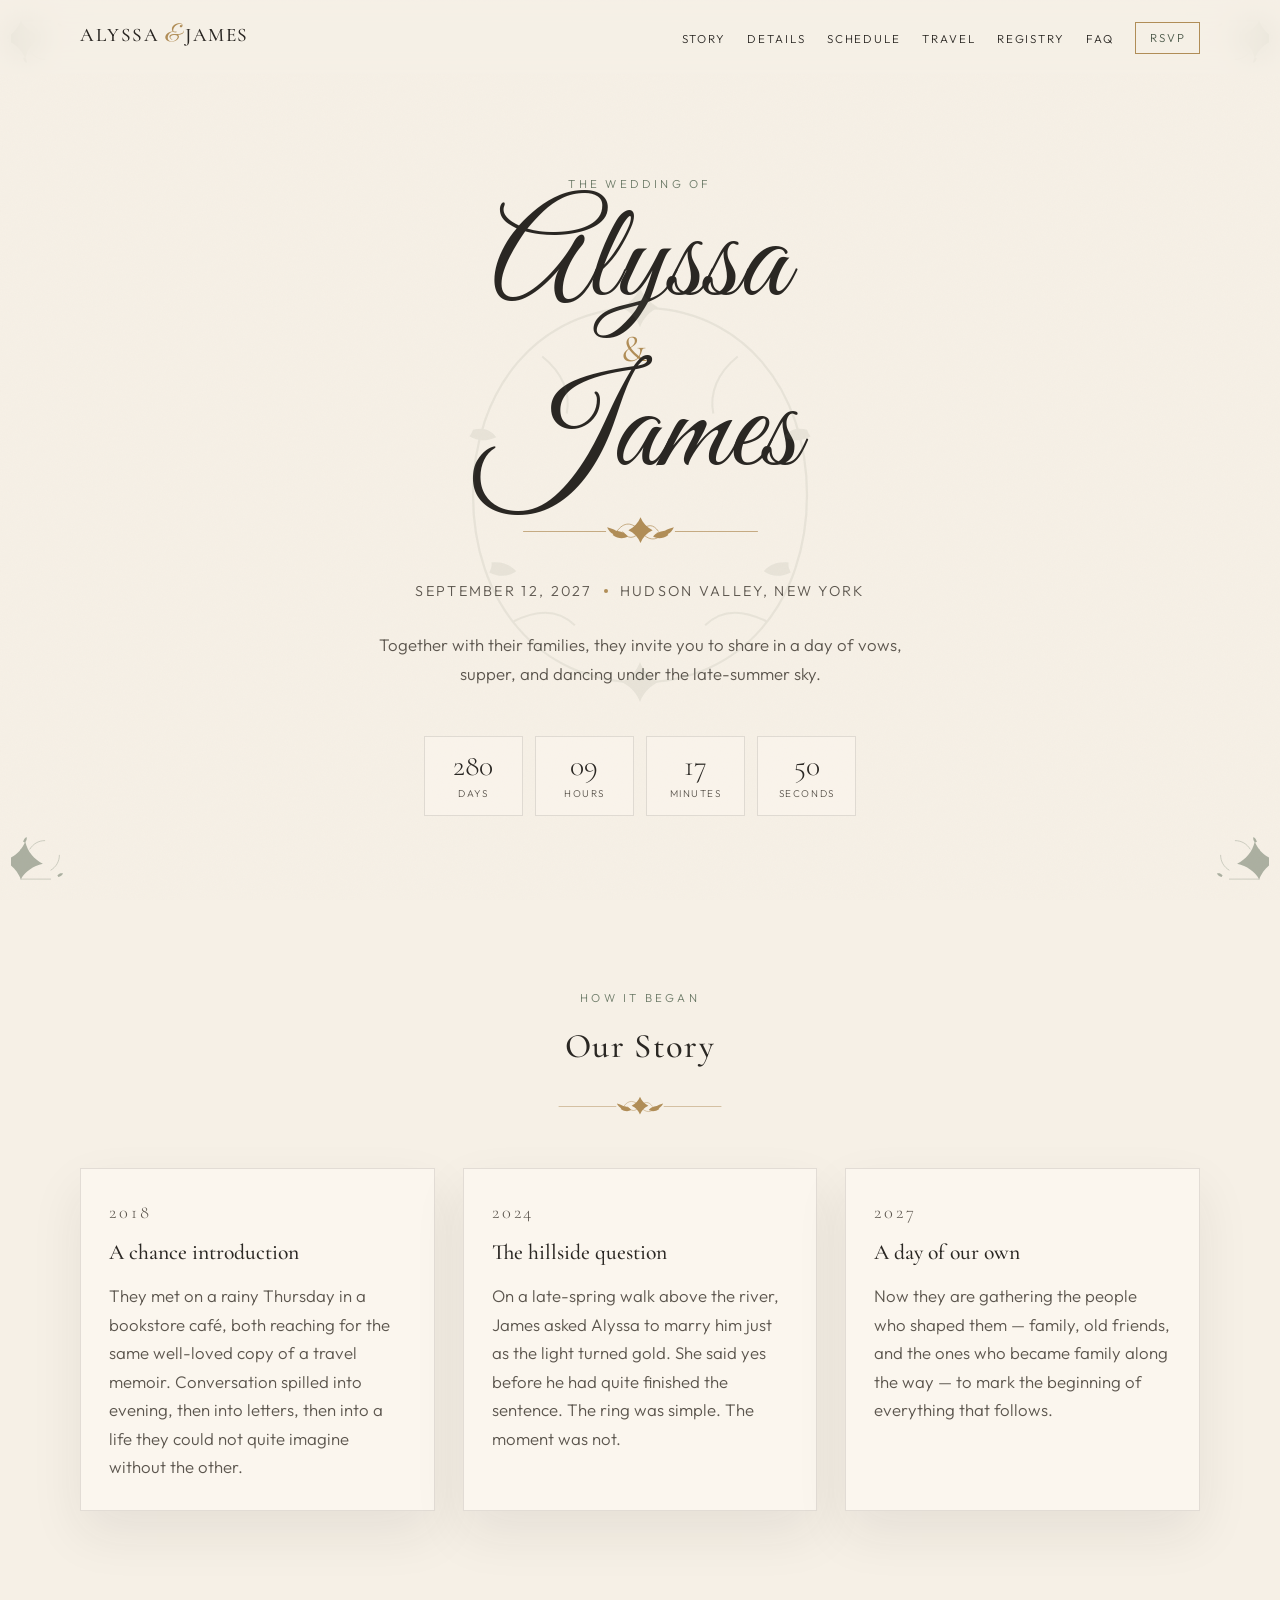
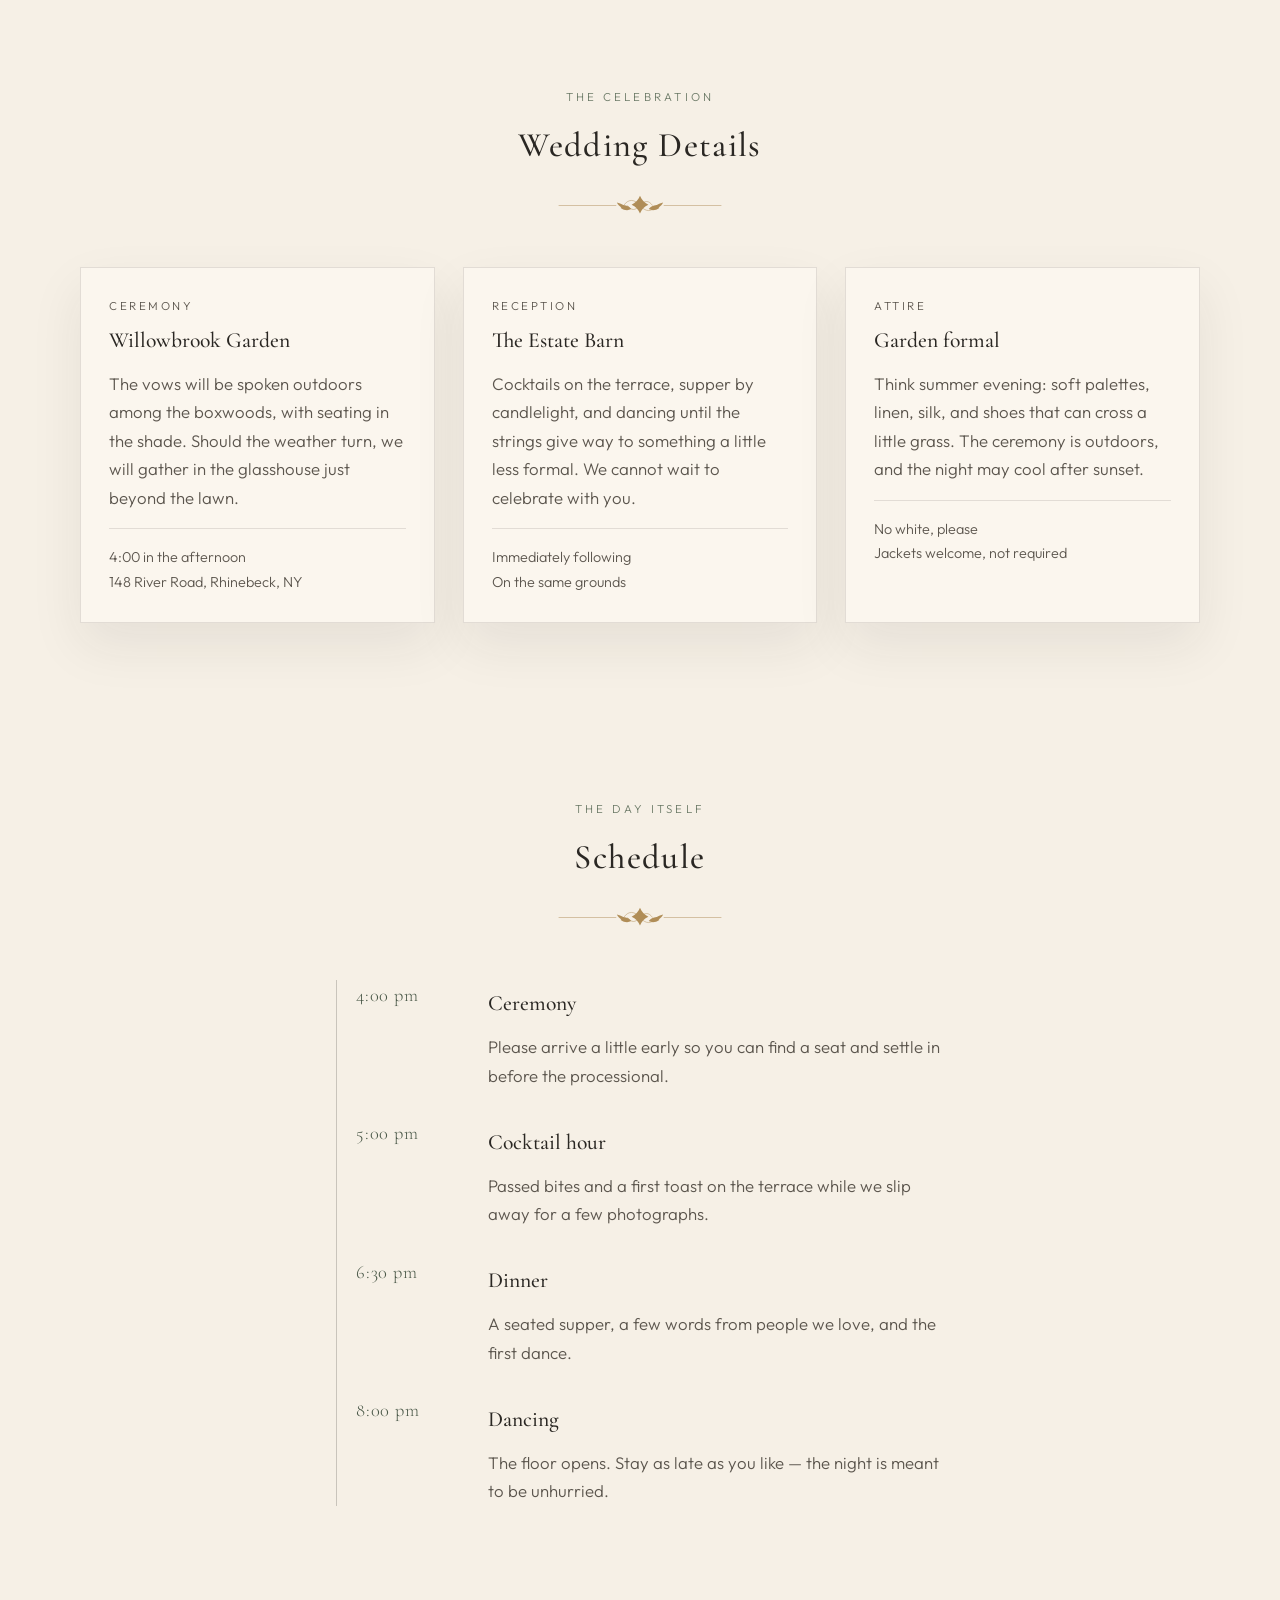
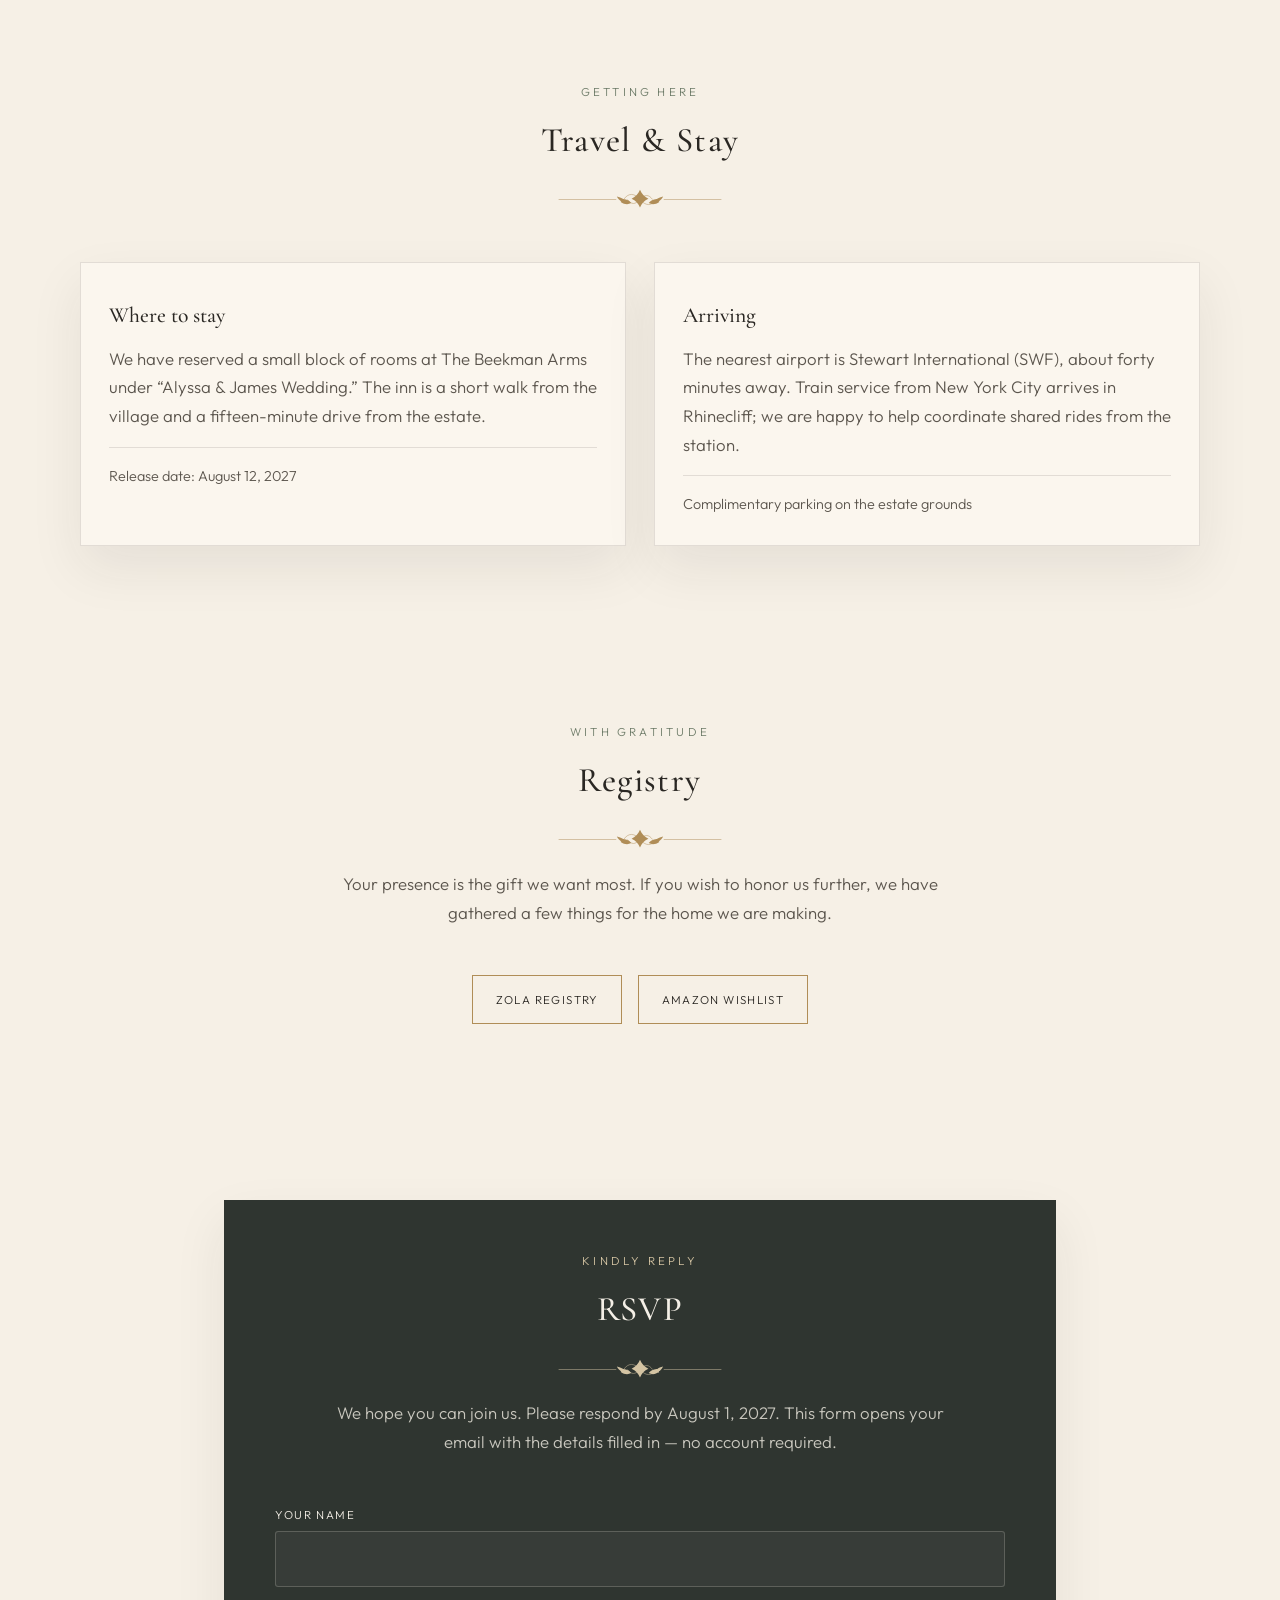
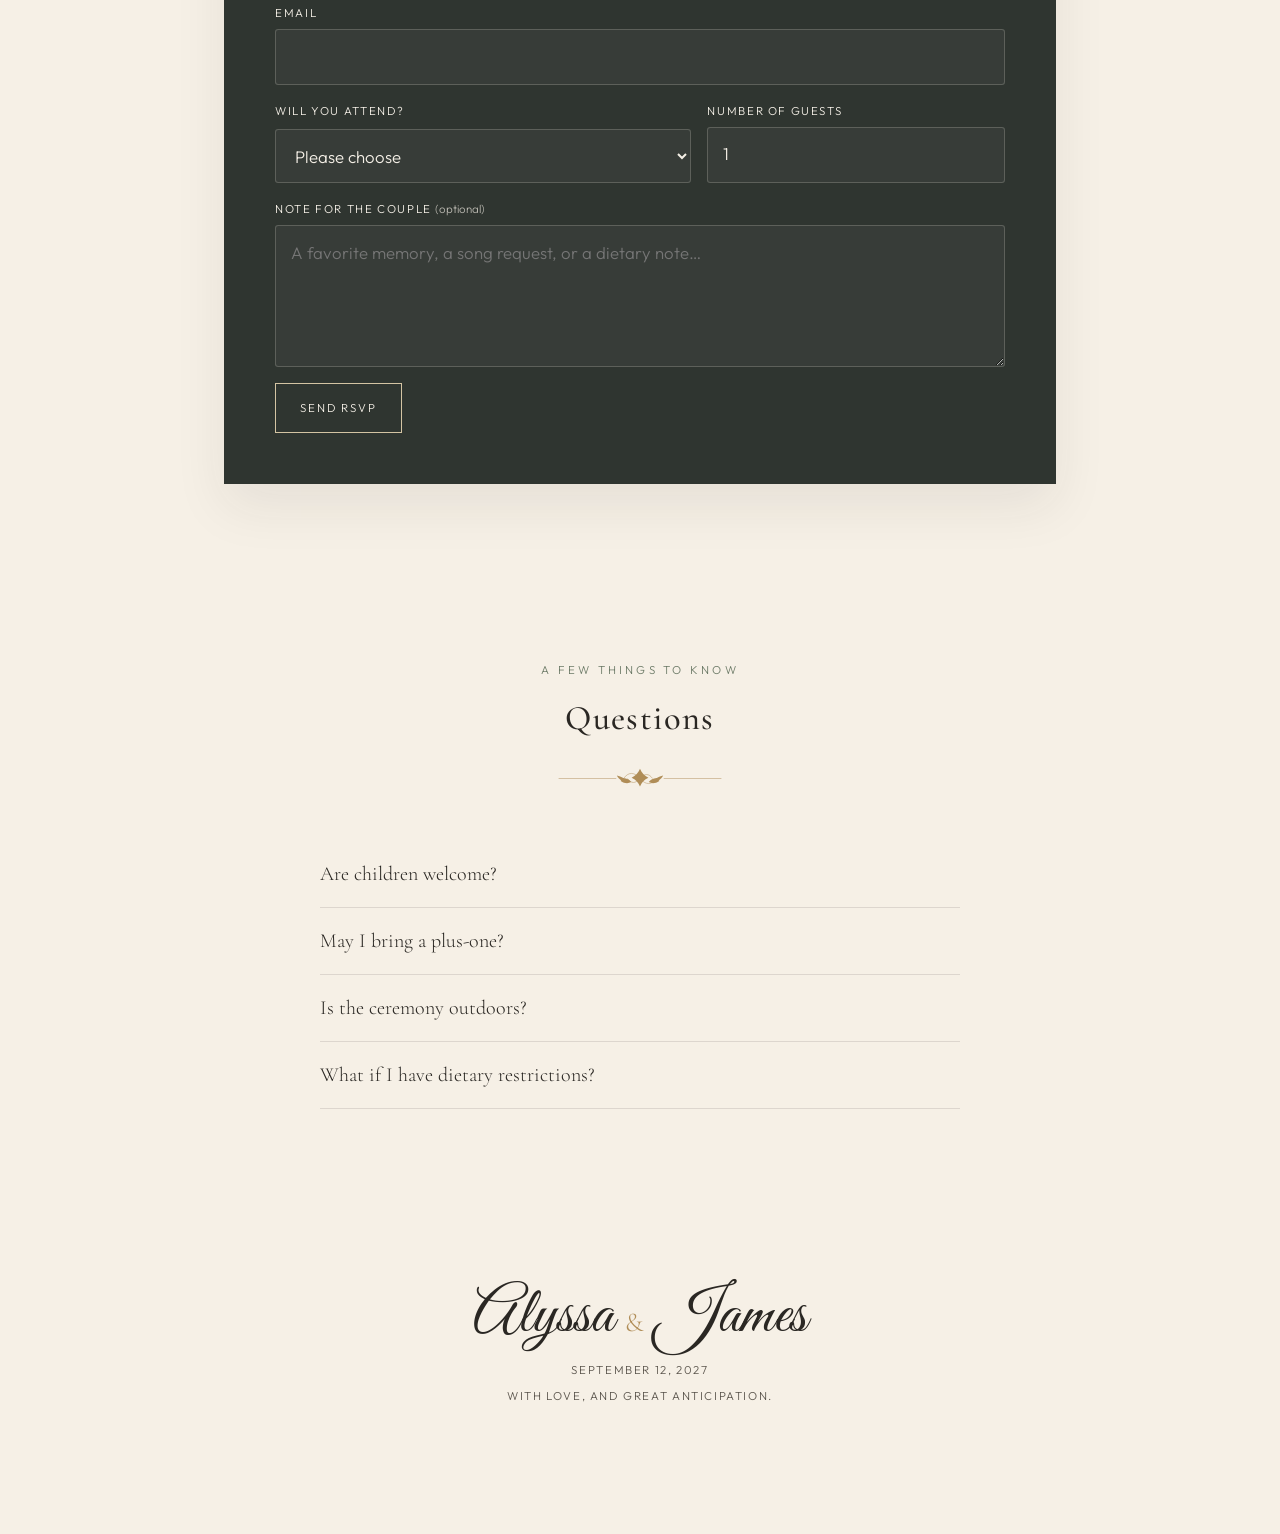
==== index.html @ 68124dfb "Add wedding outline" ====
<!DOCTYPE html>
<html lang="en">
<head>
  <meta charset="UTF-8">
  <meta name="viewport" content="width=device-width, initial-scale=1.0">
  <meta name="description" content="Alyssa and James are getting married on September 12, 2027, in the Hudson Valley. Join us for a celebration of love, family, and the start of a new chapter.">
  <meta name="theme-color" content="#f6f0e6">
  <meta property="og:title" content="Alyssa &amp; James — September 12, 2027">
  <meta property="og:description" content="Join us as we celebrate our wedding in the Hudson Valley.">
  <meta property="og:type" content="website">
  <title>Alyssa &amp; James — September 12, 2027</title>
  <link rel="icon" href="assets/images/favicon.svg" type="image/svg+xml">
  <link rel="preconnect" href="https://fonts.googleapis.com">
  <link rel="preconnect" href="https://fonts.gstatic.com" crossorigin>
  <link href="https://fonts.googleapis.com/css2?family=Cormorant+Garamond:ital,wght@0,400;0,500;0,600;1,400;1,500&family=Great+Vibes&family=Outfit:wght@300;400;500&display=swap" rel="stylesheet">
  <link rel="stylesheet" href="styles.css">
</head>
<body>
  <a class="skip-link" href="#main">Skip to content</a>
  <div class="page-frame" aria-hidden="true">
    <span class="corner corner-tl"></span>
    <span class="corner corner-tr"></span>
    <span class="corner corner-bl"></span>
    <span class="corner corner-br"></span>
  </div>

  <div class="site-chrome">
    <header class="site-header" data-header>
      <div class="header-inner">
        <a class="brand" href="#top">Alyssa <span class="brand-amp">&amp;</span> James</a>
        <button class="nav-toggle" type="button" data-nav-toggle aria-expanded="false" aria-controls="site-nav">
          <span class="nav-toggle-bar"></span>
          <span class="visually-hidden">Menu</span>
        </button>
      </div>
    </header>
    <nav class="site-nav" id="site-nav" data-nav>
      <ul class="nav-list">
        <li><a href="#story">Story</a></li>
        <li><a href="#details">Details</a></li>
        <li><a href="#schedule">Schedule</a></li>
        <li><a href="#travel">Travel</a></li>
        <li><a href="#registry">Registry</a></li>
        <li><a href="#faq">FAQ</a></li>
        <li><a class="nav-rsvp" href="#rsvp">RSVP</a></li>
      </ul>
    </nav>
  </div>

  <main id="main">
    <!-- ============================================
         HERO — edit names, date, and venue here
         ============================================ -->
    <section class="hero" id="top">
      <p class="eyebrow">The wedding of</p>
      <h1 class="hero-names">
        <span class="hero-name">Alyssa</span>
        <span class="hero-ampersand">&amp;</span>
        <span class="hero-name">James</span>
      </h1>
      <div class="flourish" role="presentation"></div>
      <p class="hero-meta">
        <time datetime="2027-09-12">September 12, 2027</time>
        <span class="dot" aria-hidden="true"></span>
        Hudson Valley, New York
      </p>
      <p class="hero-invitation">Together with their families, they invite you to share in a day of vows, supper, and dancing under the late-summer sky.</p>
      <div class="countdown" data-countdown aria-live="polite">
        <div class="countdown-item">
          <span class="countdown-value" data-days>00</span>
          <span class="countdown-label">Days</span>
        </div>
        <div class="countdown-item">
          <span class="countdown-value" data-hours>00</span>
          <span class="countdown-label">Hours</span>
        </div>
        <div class="countdown-item">
          <span class="countdown-value" data-minutes>00</span>
          <span class="countdown-label">Minutes</span>
        </div>
        <div class="countdown-item">
          <span class="countdown-value" data-seconds>00</span>
          <span class="countdown-label">Seconds</span>
        </div>
      </div>
    </section>

    <!-- ============================================
         STORY
         ============================================ -->
    <section class="section story" id="story">
      <div class="section-heading reveal">
        <p class="eyebrow">How it began</p>
        <h2>Our Story</h2>
        <div class="flourish flourish-sm" role="presentation"></div>
      </div>
      <div class="story-grid">
        <article class="story-card reveal">
          <p class="story-year">2018</p>
          <h3>A chance introduction</h3>
          <p>They met on a rainy Thursday in a bookstore café, both reaching for the same well-loved copy of a travel memoir. Conversation spilled into evening, then into letters, then into a life they could not quite imagine without the other.</p>
        </article>
        <article class="story-card reveal">
          <p class="story-year">2024</p>
          <h3>The hillside question</h3>
          <p>On a late-spring walk above the river, James asked Alyssa to marry him just as the light turned gold. She said yes before he had quite finished the sentence. The ring was simple. The moment was not.</p>
        </article>
        <article class="story-card reveal">
          <p class="story-year">2027</p>
          <h3>A day of our own</h3>
          <p>Now they are gathering the people who shaped them — family, old friends, and the ones who became family along the way — to mark the beginning of everything that follows.</p>
        </article>
      </div>
    </section>

    <!-- ============================================
         DETAILS
         ============================================ -->
    <section class="section details" id="details">
      <div class="section-heading reveal">
        <p class="eyebrow">The celebration</p>
        <h2>Wedding Details</h2>
        <div class="flourish flourish-sm" role="presentation"></div>
      </div>
      <div class="detail-grid">
        <article class="detail-card reveal">
          <p class="detail-label">Ceremony</p>
          <h3>Willowbrook Garden</h3>
          <p>The vows will be spoken outdoors among the boxwoods, with seating in the shade. Should the weather turn, we will gather in the glasshouse just beyond the lawn.</p>
          <p class="detail-meta">4:00 in the afternoon<br>148 River Road, Rhinebeck, NY</p>
        </article>
        <article class="detail-card reveal">
          <p class="detail-label">Reception</p>
          <h3>The Estate Barn</h3>
          <p>Cocktails on the terrace, supper by candlelight, and dancing until the strings give way to something a little less formal. We cannot wait to celebrate with you.</p>
          <p class="detail-meta">Immediately following<br>On the same grounds</p>
        </article>
        <article class="detail-card reveal">
          <p class="detail-label">Attire</p>
          <h3>Garden formal</h3>
          <p>Think summer evening: soft palettes, linen, silk, and shoes that can cross a little grass. The ceremony is outdoors, and the night may cool after sunset.</p>
          <p class="detail-meta">No white, please<br>Jackets welcome, not required</p>
        </article>
      </div>
    </section>

    <!-- ============================================
         SCHEDULE
         ============================================ -->
    <section class="section schedule" id="schedule">
      <div class="section-heading reveal">
        <p class="eyebrow">The day itself</p>
        <h2>Schedule</h2>
        <div class="flourish flourish-sm" role="presentation"></div>
      </div>
      <ol class="timeline">
        <li class="timeline-item reveal">
          <time datetime="16:00">4:00 pm</time>
          <div>
            <h3>Ceremony</h3>
            <p>Please arrive a little early so you can find a seat and settle in before the processional.</p>
          </div>
        </li>
        <li class="timeline-item reveal">
          <time datetime="17:00">5:00 pm</time>
          <div>
            <h3>Cocktail hour</h3>
            <p>Passed bites and a first toast on the terrace while we slip away for a few photographs.</p>
          </div>
        </li>
        <li class="timeline-item reveal">
          <time datetime="18:30">6:30 pm</time>
          <div>
            <h3>Dinner</h3>
            <p>A seated supper, a few words from people we love, and the first dance.</p>
          </div>
        </li>
        <li class="timeline-item reveal">
          <time datetime="20:00">8:00 pm</time>
          <div>
            <h3>Dancing</h3>
            <p>The floor opens. Stay as late as you like — the night is meant to be unhurried.</p>
          </div>
        </li>
      </ol>
    </section>

    <!-- ============================================
         TRAVEL
         ============================================ -->
    <section class="section travel" id="travel">
      <div class="section-heading reveal">
        <p class="eyebrow">Getting here</p>
        <h2>Travel &amp; Stay</h2>
        <div class="flourish flourish-sm" role="presentation"></div>
      </div>
      <div class="travel-grid">
        <article class="travel-card reveal">
          <h3>Where to stay</h3>
          <p>We have reserved a small block of rooms at The Beekman Arms under “Alyssa &amp; James Wedding.” The inn is a short walk from the village and a fifteen-minute drive from the estate.</p>
          <p class="detail-meta">Release date: August 12, 2027</p>
        </article>
        <article class="travel-card reveal">
          <h3>Arriving</h3>
          <p>The nearest airport is Stewart International (SWF), about forty minutes away. Train service from New York City arrives in Rhinecliff; we are happy to help coordinate shared rides from the station.</p>
          <p class="detail-meta">Complimentary parking on the estate grounds</p>
        </article>
      </div>
    </section>

    <!-- ============================================
         REGISTRY
         ============================================ -->
    <section class="section registry" id="registry">
      <div class="section-heading reveal">
        <p class="eyebrow">With gratitude</p>
        <h2>Registry</h2>
        <div class="flourish flourish-sm" role="presentation"></div>
        <p class="section-lede">Your presence is the gift we want most. If you wish to honor us further, we have gathered a few things for the home we are making.</p>
      </div>
      <ul class="registry-list reveal">
        <li><a href="https://www.zola.com" target="_blank" rel="noopener noreferrer">Zola Registry</a></li>
        <li><a href="https://www.amazon.com" target="_blank" rel="noopener noreferrer">Amazon Wishlist</a></li>
      </ul>
    </section>

    <!-- ============================================
         RSVP — edit the email in script.js
         ============================================ -->
    <section class="section rsvp" id="rsvp">
      <div class="rsvp-panel reveal">
        <div class="section-heading">
          <p class="eyebrow eyebrow-on-dark">Kindly reply</p>
          <h2>RSVP</h2>
          <div class="flourish flourish-sm flourish-on-dark" role="presentation"></div>
          <p class="section-lede">We hope you can join us. Please respond by August 1, 2027. This form opens your email with the details filled in — no account required.</p>
        </div>
        <form class="rsvp-form" data-rsvp-form novalidate>
          <div class="form-row">
            <label for="guest-name">Your name</label>
            <input id="guest-name" name="name" type="text" autocomplete="name" required>
          </div>
          <div class="form-row">
            <label for="guest-email">Email</label>
            <input id="guest-email" name="email" type="email" autocomplete="email" required>
          </div>
          <div class="form-split">
            <div class="form-row">
              <label for="attending">Will you attend?</label>
              <select id="attending" name="attending" required>
                <option value="" disabled selected>Please choose</option>
                <option value="Joyfully accepts">Joyfully accepts</option>
                <option value="Regretfully declines">Regretfully declines</option>
              </select>
            </div>
            <div class="form-row">
              <label for="guests">Number of guests</label>
              <input id="guests" name="guests" type="number" min="1" max="6" value="1">
            </div>
          </div>
          <div class="form-row">
            <label for="message">Note for the couple <span class="optional">(optional)</span></label>
            <textarea id="message" name="message" rows="4" placeholder="A favorite memory, a song request, or a dietary note…"></textarea>
          </div>
          <p class="form-status" data-form-status hidden></p>
          <button class="btn" type="submit">Send RSVP</button>
        </form>
      </div>
    </section>

    <!-- ============================================
         FAQ
         ============================================ -->
    <section class="section faq" id="faq">
      <div class="section-heading reveal">
        <p class="eyebrow">A few things to know</p>
        <h2>Questions</h2>
        <div class="flourish flourish-sm" role="presentation"></div>
      </div>
      <div class="faq-list">
        <details class="faq-item reveal">
          <summary>Are children welcome?</summary>
          <p>We adore your little ones, and this will be an adults-only evening so that everyone — parents included — can stay out late. Thank you for understanding.</p>
        </details>
        <details class="faq-item reveal">
          <summary>May I bring a plus-one?</summary>
          <p>Please check your invitation. If a guest is named with you, they are warmly invited. If you have a question, write us and we will sort it out together.</p>
        </details>
        <details class="faq-item reveal">
          <summary>Is the ceremony outdoors?</summary>
          <p>Yes, with a glasshouse nearby if the sky has other plans. The grounds are mostly level, though the lawn can be soft after rain.</p>
        </details>
        <details class="faq-item reveal">
          <summary>What if I have dietary restrictions?</summary>
          <p>We will have vegetarian, vegan, and gluten-free options. Share any notes in your RSVP and we will take care of the rest.</p>
        </details>
      </div>
    </section>
  </main>

  <footer class="site-footer">
    <p class="footer-names">Alyssa <span>&amp;</span> James</p>
    <p class="footer-date">September 12, 2027</p>
    <p class="footer-thanks">With love, and great anticipation.</p>
  </footer>

  <script src="script.js"></script>
</body>
</html>
---- styles.css ----
/* ==========================================================================
   Design tokens — edit these to restyle the whole site
   ========================================================================== */

:root {
  --color-bg: #f6f0e6;
  --color-bg-elevated: #fbf6ee;
  --color-bg-deep: #2f3530;
  --color-ink: #2a2723;
  --color-ink-soft: #5c564e;
  --color-sage: #6d7b68;
  --color-sage-deep: #4a5848;
  --color-blush: #c9a9a4;
  --color-gold: #b08d57;
  --color-gold-soft: #d4c4a3;
  --color-rule: rgba(42, 39, 35, 0.12);
  --color-rule-strong: rgba(42, 39, 35, 0.22);

  --font-display: "Cormorant Garamond", "Palatino Linotype", Palatino, serif;
  --font-script: "Great Vibes", "Segoe Script", cursive;
  --font-body: "Outfit", "Segoe UI", sans-serif;

  --fs-xs: 0.72rem;
  --fs-sm: 0.9rem;
  --fs-md: 1.05rem;
  --fs-lg: 1.35rem;
  --fs-xl: 2.15rem;
  --fs-2xl: clamp(2.6rem, 8vw, 5.6rem);
  --fs-script: clamp(4.2rem, 14vw, 8.4rem);

  --lh-tight: 1.1;
  --lh-body: 1.7;

  --space-2xs: 0.35rem;
  --space-xs: 0.6rem;
  --space-sm: 1rem;
  --space-md: 1.75rem;
  --space-lg: 3rem;
  --space-xl: 5.5rem;
  --space-2xl: 8rem;

  --width-content: 70rem;
  --width-narrow: 40rem;

  --radius-sm: 0.2rem;
  --radius-md: 0.85rem;

  --shadow-soft: 0 22px 50px rgba(42, 39, 35, 0.08);
  --header-h: 4.6rem;
  --ease: cubic-bezier(0.22, 1, 0.36, 1);
}

/* ==========================================================================
   Reset & base
   ========================================================================== */

*,
*::before,
*::after {
  box-sizing: border-box;
}

html {
  scroll-behavior: smooth;
}

body {
  margin: 0;
  color: var(--color-ink);
  background:
    radial-gradient(1200px 600px at 50% -10%, rgba(201, 169, 164, 0.16), transparent 55%),
    var(--color-bg);
  font-family: var(--font-body);
  font-size: var(--fs-md);
  font-weight: 300;
  line-height: var(--lh-body);
}

body::before {
  content: "";
  position: fixed;
  inset: 0;
  pointer-events: none;
  opacity: 0.045;
  background-image: url("data:image/svg+xml,%3Csvg xmlns='http://www.w3.org/2000/svg' width='180' height='180'%3E%3Cfilter id='n'%3E%3CfeTurbulence type='fractalNoise' baseFrequency='.8' numOctaves='4' stitchTiles='stitch'/%3E%3C/filter%3E%3Crect width='180' height='180' filter='url(%23n)' opacity='.55'/%3E%3C/svg%3E");
  z-index: 0;
}

img,
svg {
  display: block;
  max-width: 100%;
}

a {
  color: inherit;
}

h1,
h2,
h3,
p {
  margin: 0;
}

button,
input,
select,
textarea {
  font: inherit;
  color: inherit;
}

:focus-visible {
  outline: 2px solid var(--color-gold);
  outline-offset: 3px;
}

.visually-hidden {
  position: absolute;
  width: 1px;
  height: 1px;
  padding: 0;
  margin: -1px;
  overflow: hidden;
  clip: rect(0, 0, 0, 0);
  border: 0;
}

.skip-link {
  position: absolute;
  left: 1rem;
  top: -4rem;
  z-index: 30;
  padding: 0.7rem 1rem;
  background: var(--color-bg-elevated);
  color: var(--color-ink);
  text-decoration: none;
}

.skip-link:focus {
  top: 1rem;
}

/* ==========================================================================
   Decorative frame
   ========================================================================== */

.page-frame {
  position: fixed;
  inset: 0.7rem;
  z-index: 1;
  pointer-events: none;
}

.corner {
  position: absolute;
  width: 5.5rem;
  height: 5.5rem;
  background: var(--color-sage);
  opacity: 0.55;
  -webkit-mask: url("assets/images/corner.svg") center / contain no-repeat;
  mask: url("assets/images/corner.svg") center / contain no-repeat;
}

.corner-tl { top: 0; left: 0; }
.corner-tr { top: 0; right: 0; transform: scaleX(-1); }
.corner-bl { bottom: 0; left: 0; transform: scaleY(-1); }
.corner-br { bottom: 0; right: 0; transform: scale(-1); }

/* ==========================================================================
   Header
   ========================================================================== */

.site-chrome {
  position: sticky;
  top: 0;
  z-index: 16;
}

.site-header {
  height: var(--header-h);
  background: rgba(246, 240, 230, 0.72);
  backdrop-filter: blur(16px);
  border-bottom: 1px solid transparent;
  transition: border-color 0.3s var(--ease), background 0.3s var(--ease);
}

.site-header.is-scrolled {
  background: rgba(246, 240, 230, 0.92);
  border-bottom-color: var(--color-rule);
}

.header-inner {
  display: flex;
  align-items: center;
  justify-content: space-between;
  gap: var(--space-md);
  width: min(calc(100% - 2rem), var(--width-content));
  height: 100%;
  margin-inline: auto;
}

.brand {
  font-family: var(--font-display);
  font-size: 1.2rem;
  font-weight: 500;
  letter-spacing: 0.08em;
  text-decoration: none;
  text-transform: uppercase;
}

.brand-amp {
  font-family: var(--font-script);
  font-size: 1.55rem;
  text-transform: none;
  letter-spacing: 0;
  color: var(--color-gold);
}

.nav-toggle {
  display: none;
  position: relative;
  width: 2.6rem;
  height: 2.6rem;
  padding: 0;
  border: 0;
  background: transparent;
  cursor: pointer;
}

.nav-toggle-bar,
.nav-toggle-bar::before,
.nav-toggle-bar::after {
  display: block;
  width: 1.3rem;
  height: 1px;
  background: var(--color-ink);
  transition: transform 0.3s var(--ease), opacity 0.3s var(--ease);
}

.nav-toggle-bar {
  margin: 0 auto;
}

.nav-toggle-bar::before,
.nav-toggle-bar::after {
  content: "";
  position: absolute;
  left: 50%;
  margin-left: -0.65rem;
}

.nav-toggle-bar::before { top: 0.85rem; }
.nav-toggle-bar::after { bottom: 0.85rem; }

.nav-toggle[aria-expanded="true"] .nav-toggle-bar {
  background: transparent;
}

.nav-toggle[aria-expanded="true"] .nav-toggle-bar::before {
  top: 50%;
  transform: rotate(45deg);
}

.nav-toggle[aria-expanded="true"] .nav-toggle-bar::after {
  bottom: auto;
  top: 50%;
  transform: rotate(-45deg);
}

.site-nav {
  position: absolute;
  top: 0;
  left: 50%;
  display: flex;
  align-items: center;
  justify-content: flex-end;
  width: min(calc(100% - 2rem), var(--width-content));
  height: var(--header-h);
  transform: translateX(-50%);
  pointer-events: none;
}

.site-nav .nav-list,
.site-nav a {
  pointer-events: auto;
}

.nav-list {
  display: flex;
  align-items: center;
  gap: 1.35rem;
  margin: 0;
  padding: 0;
  list-style: none;
}

.nav-list a {
  font-size: var(--fs-xs);
  letter-spacing: 0.16em;
  text-decoration: none;
  text-transform: uppercase;
}

.nav-list a:hover {
  color: var(--color-sage-deep);
}

.nav-rsvp {
  padding: 0.45rem 0.85rem;
  border: 1px solid var(--color-gold);
  color: var(--color-sage-deep);
}

/* ==========================================================================
   Shared section styles
   ========================================================================== */

.section {
  position: relative;
  z-index: 1;
  width: min(calc(100% - 2.2rem), var(--width-content));
  margin-inline: auto;
  padding-block: var(--space-xl);
  scroll-margin-top: calc(var(--header-h) + 0.75rem);
}

.section-heading {
  max-width: 38rem;
  margin-inline: auto;
  margin-bottom: var(--space-lg);
  text-align: center;
}

.section-heading h2 {
  font-family: var(--font-display);
  font-size: var(--fs-xl);
  font-weight: 500;
  letter-spacing: 0.04em;
}

.section-lede {
  margin-top: var(--space-sm);
  color: var(--color-ink-soft);
}

.eyebrow {
  margin-bottom: var(--space-xs);
  color: var(--color-sage);
  font-size: var(--fs-xs);
  letter-spacing: 0.28em;
  text-transform: uppercase;
}

.eyebrow-on-dark {
  color: var(--color-gold-soft);
}

.flourish {
  width: min(18rem, 70vw);
  height: 2.4rem;
  margin: var(--space-sm) auto 0;
  background: var(--color-gold);
  -webkit-mask: url("assets/images/flourish.svg") center / contain no-repeat;
  mask: url("assets/images/flourish.svg") center / contain no-repeat;
}

.flourish-sm {
  width: 11rem;
  height: 1.8rem;
}

.flourish-on-dark {
  background: var(--color-gold-soft);
}

/* ==========================================================================
   Hero
   ========================================================================== */

.hero {
  position: relative;
  z-index: 1;
  display: flex;
  flex-direction: column;
  align-items: center;
  justify-content: center;
  min-height: calc(100svh - var(--header-h));
  padding: var(--space-xl) 1.25rem 4.5rem;
  text-align: center;
}

.hero::before {
  content: "";
  position: absolute;
  width: min(28rem, 80vw);
  height: min(28rem, 80vw);
  background: var(--color-sage);
  opacity: 0.1;
  -webkit-mask: url("assets/images/wreath.svg") center / contain no-repeat;
  mask: url("assets/images/wreath.svg") center / contain no-repeat;
  pointer-events: none;
}

.hero-names {
  display: flex;
  flex-direction: column;
  align-items: center;
  font-family: var(--font-script);
  font-size: var(--fs-script);
  font-weight: 400;
  line-height: 0.92;
}

.hero-ampersand {
  margin-block: 0.15em;
  color: var(--color-gold);
  font-family: var(--font-display);
  font-size: 0.28em;
  letter-spacing: 0.32em;
}

.hero-meta {
  display: flex;
  flex-wrap: wrap;
  align-items: center;
  justify-content: center;
  gap: 0.7rem;
  margin-top: var(--space-md);
  color: var(--color-ink-soft);
  font-size: var(--fs-sm);
  letter-spacing: 0.16em;
  text-transform: uppercase;
}

.dot {
  width: 0.28rem;
  height: 0.28rem;
  border-radius: 50%;
  background: var(--color-gold);
}

.hero-invitation {
  max-width: 34rem;
  margin-top: var(--space-md);
  color: var(--color-ink-soft);
}

.countdown {
  display: grid;
  grid-template-columns: repeat(4, minmax(4.2rem, 6.2rem));
  gap: 0.75rem;
  margin-top: var(--space-lg);
}

.countdown-item {
  padding: 0.85rem 0.4rem 0.75rem;
  border: 1px solid var(--color-rule);
  background: rgba(251, 246, 238, 0.55);
}

.countdown-value {
  display: block;
  font-family: var(--font-display);
  font-size: 1.85rem;
  line-height: 1;
}

.countdown-label {
  display: block;
  margin-top: 0.35rem;
  color: var(--color-ink-soft);
  font-size: 0.62rem;
  letter-spacing: 0.16em;
  text-transform: uppercase;
}

/* ==========================================================================
   Story
   ========================================================================== */

.story-grid {
  display: grid;
  grid-template-columns: repeat(3, 1fr);
  gap: var(--space-md);
}

.story-card,
.detail-card,
.travel-card {
  padding: var(--space-md);
  background: var(--color-bg-elevated);
  border: 1px solid var(--color-rule);
  box-shadow: var(--shadow-soft);
}

.story-year {
  color: var(--color-gold);
  font-family: var(--font-display);
  font-size: 1.15rem;
  letter-spacing: 0.16em;
}

.story-card h3,
.detail-card h3,
.travel-card h3,
.timeline-item h3 {
  margin: 0.35rem 0 0.7rem;
  font-family: var(--font-display);
  font-size: var(--fs-lg);
  font-weight: 500;
}

.story-card p,
.detail-card p,
.travel-card p,
.timeline-item p,
.faq-item p {
  color: var(--color-ink-soft);
}

/* ==========================================================================
   Details
   ========================================================================== */

.detail-grid {
  display: grid;
  grid-template-columns: repeat(3, 1fr);
  gap: var(--space-md);
}

.detail-label {
  color: var(--color-sage);
  font-size: var(--fs-xs);
  letter-spacing: 0.22em;
  text-transform: uppercase;
}

.detail-meta {
  margin-top: var(--space-sm);
  padding-top: var(--space-sm);
  border-top: 1px solid var(--color-rule);
  color: var(--color-ink);
  font-size: var(--fs-sm);
}

/* ==========================================================================
   Schedule
   ========================================================================== */

.timeline {
  max-width: 38rem;
  margin: 0 auto;
  padding: 0;
  list-style: none;
}

.timeline-item {
  display: grid;
  grid-template-columns: 6.5rem 1fr;
  gap: var(--space-md);
  padding-bottom: var(--space-md);
  padding-left: 1.2rem;
  border-left: 1px solid var(--color-rule-strong);
}

.timeline-item:last-child {
  padding-bottom: 0;
}

.timeline-item time {
  color: var(--color-sage-deep);
  font-family: var(--font-display);
  font-size: 1.15rem;
  letter-spacing: 0.04em;
}

/* ==========================================================================
   Travel & registry
   ========================================================================== */

.travel-grid {
  display: grid;
  grid-template-columns: 1fr 1fr;
  gap: var(--space-md);
}

.registry-list {
  display: flex;
  flex-wrap: wrap;
  justify-content: center;
  gap: 1rem;
  margin: 0;
  padding: 0;
  list-style: none;
}

.registry-list a {
  display: inline-block;
  padding: 0.85rem 1.4rem;
  border: 1px solid var(--color-gold);
  text-decoration: none;
  letter-spacing: 0.12em;
  text-transform: uppercase;
  font-size: var(--fs-xs);
}

.registry-list a:hover {
  background: var(--color-bg-elevated);
}

/* ==========================================================================
   RSVP
   ========================================================================== */

.rsvp {
  width: min(calc(100% - 1.4rem), 52rem);
}

.rsvp-panel {
  padding: clamp(1.6rem, 4vw, 3.2rem);
  background: var(--color-bg-deep);
  color: #f4efe6;
  box-shadow: var(--shadow-soft);
}

.rsvp-panel .section-lede {
  color: rgba(244, 239, 230, 0.78);
}

.rsvp-form {
  display: grid;
  gap: var(--space-sm);
}

.form-split {
  display: grid;
  grid-template-columns: 1.4fr 1fr;
  gap: var(--space-sm);
}

.form-row {
  display: grid;
  gap: 0.4rem;
}

.form-row label {
  font-size: var(--fs-xs);
  letter-spacing: 0.14em;
  text-transform: uppercase;
}

.optional {
  letter-spacing: 0;
  text-transform: none;
  opacity: 0.7;
}

.form-row input,
.form-row select,
.form-row textarea {
  width: 100%;
  padding: 0.8rem 0.9rem;
  border: 1px solid rgba(244, 239, 230, 0.2);
  border-radius: var(--radius-sm);
  background: rgba(255, 255, 255, 0.04);
}

.form-row input:focus,
.form-row select:focus,
.form-row textarea:focus {
  outline: none;
  border-color: var(--color-gold-soft);
}

.form-row textarea {
  resize: vertical;
  min-height: 7rem;
}

.form-status {
  margin: 0;
  font-size: var(--fs-sm);
}

.form-status[data-tone="error"] {
  color: #f0c7c2;
}

.btn {
  justify-self: start;
  padding: 0.9rem 1.5rem;
  border: 1px solid var(--color-gold-soft);
  background: transparent;
  color: #f4efe6;
  letter-spacing: 0.16em;
  text-transform: uppercase;
  font-size: var(--fs-xs);
  cursor: pointer;
}

.btn:hover {
  background: rgba(212, 196, 163, 0.12);
}

/* ==========================================================================
   FAQ
   ========================================================================== */

.faq-list {
  max-width: var(--width-narrow);
  margin-inline: auto;
}

.faq-item {
  padding: 1rem 0;
  border-bottom: 1px solid var(--color-rule);
}

.faq-item summary {
  cursor: pointer;
  font-family: var(--font-display);
  font-size: 1.25rem;
  list-style: none;
}

.faq-item summary::-webkit-details-marker {
  display: none;
}

.faq-item p {
  margin-top: 0.65rem;
}

/* ==========================================================================
   Footer
   ========================================================================== */

.site-footer {
  position: relative;
  z-index: 1;
  padding: var(--space-xl) 1.25rem var(--space-2xl);
  text-align: center;
}

.footer-names {
  font-family: var(--font-script);
  font-size: clamp(2.4rem, 7vw, 4rem);
  line-height: 1;
}

.footer-names span {
  color: var(--color-gold);
  font-family: var(--font-display);
  font-size: 0.42em;
}

.footer-date,
.footer-thanks {
  color: var(--color-ink-soft);
  letter-spacing: 0.14em;
  text-transform: uppercase;
  font-size: var(--fs-xs);
}

.footer-date {
  margin-top: 0.7rem;
}

.footer-thanks {
  margin-top: 0.45rem;
}

/* ==========================================================================
   Motion
   ========================================================================== */

.reveal {
  opacity: 0;
  transform: translateY(1.1rem);
  animation: rise 0.9s var(--ease) forwards;
  animation-play-state: paused;
}

.reveal.is-visible {
  animation-play-state: running;
}

@keyframes rise {
  to {
    opacity: 1;
    transform: none;
  }
}

/* ==========================================================================
   Responsive
   ========================================================================== */

@media (max-width: 960px) {
  .story-grid,
  .detail-grid,
  .travel-grid,
  .form-split {
    grid-template-columns: 1fr;
  }

  .page-frame {
    inset: 0.45rem;
  }

  .corner {
    width: 3.6rem;
    height: 3.6rem;
  }
}

@media (max-width: 800px) {
  .nav-toggle {
    display: block;
  }

  .site-nav {
    position: fixed;
    inset: var(--header-h) 0 0;
    left: 0;
    width: 100%;
    height: auto;
    display: grid;
    align-content: start;
    padding: 2.4rem 1.6rem 3rem;
    background: var(--color-bg);
    transform: translateX(100%);
    transition: transform 0.4s var(--ease);
    pointer-events: auto;
  }

  .site-nav.is-open {
    transform: none;
  }

  .nav-list {
    flex-direction: column;
    align-items: flex-start;
    gap: 1.4rem;
  }

  .nav-list a {
    font-size: 0.95rem;
  }

  body.nav-open {
    overflow: hidden;
  }
}

@media (max-width: 560px) {
  .hero-names {
    font-size: clamp(3.4rem, 18vw, 5rem);
  }

  .countdown {
    grid-template-columns: repeat(2, minmax(6.5rem, 1fr));
    width: min(20rem, 100%);
  }

  .timeline-item {
    grid-template-columns: 1fr;
    gap: 0.25rem;
  }

  .header-inner,
  .section {
    width: min(calc(100% - 1.4rem), var(--width-content));
  }
}

@media (prefers-reduced-motion: reduce) {
  html {
    scroll-behavior: auto;
  }

  .reveal,
  .nav-toggle-bar,
  .nav-toggle-bar::before,
  .nav-toggle-bar::after,
  .site-nav {
    animation: none;
    transition: none;
    opacity: 1;
    transform: none;
  }
}
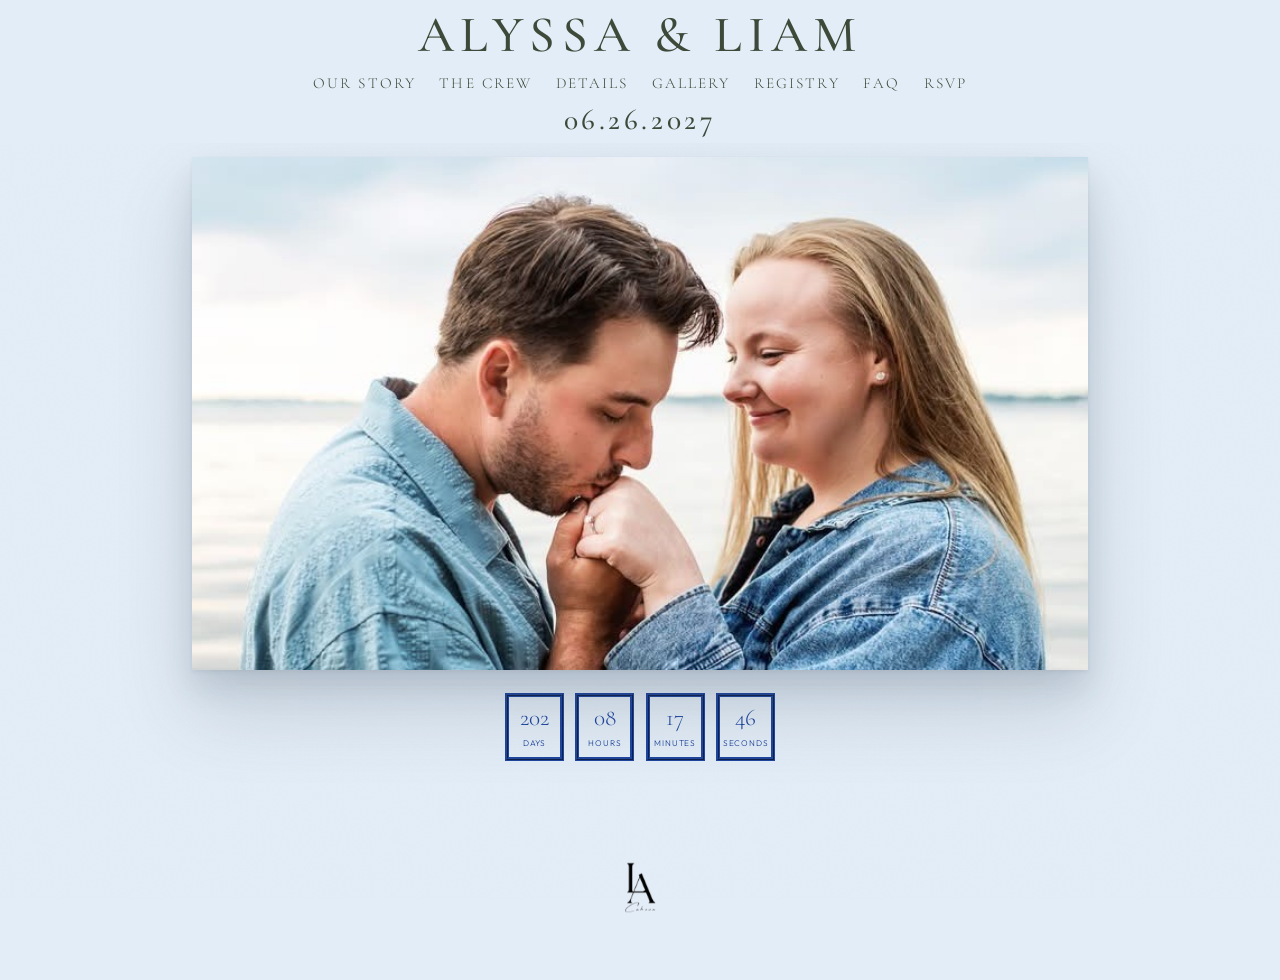
==== commit e2012e66: "1st edit" ====
--- a/index.html
+++ b/index.html
@@ -3,307 +3,13 @@
 <head>
   <meta charset="UTF-8">
   <meta name="viewport" content="width=device-width, initial-scale=1.0">
-  <meta name="description" content="Alyssa and James are getting married on September 12, 2027, in the Hudson Valley. Join us for a celebration of love, family, and the start of a new chapter.">
-  <meta name="theme-color" content="#f6f0e6">
-  <meta property="og:title" content="Alyssa &amp; James — September 12, 2027">
-  <meta property="og:description" content="Join us as we celebrate our wedding in the Hudson Valley.">
-  <meta property="og:type" content="website">
-  <title>Alyssa &amp; James — September 12, 2027</title>
-  <link rel="icon" href="assets/images/favicon.svg" type="image/svg+xml">
-  <link rel="preconnect" href="https://fonts.googleapis.com">
-  <link rel="preconnect" href="https://fonts.gstatic.com" crossorigin>
-  <link href="https://fonts.googleapis.com/css2?family=Cormorant+Garamond:ital,wght@0,400;0,500;0,600;1,400;1,500&family=Great+Vibes&family=Outfit:wght@300;400;500&display=swap" rel="stylesheet">
-  <link rel="stylesheet" href="styles.css">
+  <meta http-equiv="refresh" content="0; url=pages/home.html">
+  <link rel="canonical" href="pages/home.html">
+  <link rel="icon" href="assets/images/Cahoon%20Logo.png" type="image/png">
+  <title>Alyssa &amp; Liam Cahoon — June 26, 2027</title>
+  <script>location.replace("pages/home.html");</script>
 </head>
 <body>
-  <a class="skip-link" href="#main">Skip to content</a>
-  <div class="page-frame" aria-hidden="true">
-    <span class="corner corner-tl"></span>
-    <span class="corner corner-tr"></span>
-    <span class="corner corner-bl"></span>
-    <span class="corner corner-br"></span>
-  </div>
-
-  <div class="site-chrome">
-    <header class="site-header" data-header>
-      <div class="header-inner">
-        <a class="brand" href="#top">Alyssa <span class="brand-amp">&amp;</span> James</a>
-        <button class="nav-toggle" type="button" data-nav-toggle aria-expanded="false" aria-controls="site-nav">
-          <span class="nav-toggle-bar"></span>
-          <span class="visually-hidden">Menu</span>
-        </button>
-      </div>
-    </header>
-    <nav class="site-nav" id="site-nav" data-nav>
-      <ul class="nav-list">
-        <li><a href="#story">Story</a></li>
-        <li><a href="#details">Details</a></li>
-        <li><a href="#schedule">Schedule</a></li>
-        <li><a href="#travel">Travel</a></li>
-        <li><a href="#registry">Registry</a></li>
-        <li><a href="#faq">FAQ</a></li>
-        <li><a class="nav-rsvp" href="#rsvp">RSVP</a></li>
-      </ul>
-    </nav>
-  </div>
-
-  <main id="main">
-    <!-- ============================================
-         HERO — edit names, date, and venue here
-         ============================================ -->
-    <section class="hero" id="top">
-      <p class="eyebrow">The wedding of</p>
-      <h1 class="hero-names">
-        <span class="hero-name">Alyssa</span>
-        <span class="hero-ampersand">&amp;</span>
-        <span class="hero-name">James</span>
-      </h1>
-      <div class="flourish" role="presentation"></div>
-      <p class="hero-meta">
-        <time datetime="2027-09-12">September 12, 2027</time>
-        <span class="dot" aria-hidden="true"></span>
-        Hudson Valley, New York
-      </p>
-      <p class="hero-invitation">Together with their families, they invite you to share in a day of vows, supper, and dancing under the late-summer sky.</p>
-      <div class="countdown" data-countdown aria-live="polite">
-        <div class="countdown-item">
-          <span class="countdown-value" data-days>00</span>
-          <span class="countdown-label">Days</span>
-        </div>
-        <div class="countdown-item">
-          <span class="countdown-value" data-hours>00</span>
-          <span class="countdown-label">Hours</span>
-        </div>
-        <div class="countdown-item">
-          <span class="countdown-value" data-minutes>00</span>
-          <span class="countdown-label">Minutes</span>
-        </div>
-        <div class="countdown-item">
-          <span class="countdown-value" data-seconds>00</span>
-          <span class="countdown-label">Seconds</span>
-        </div>
-      </div>
-    </section>
-
-    <!-- ============================================
-         STORY
-         ============================================ -->
-    <section class="section story" id="story">
-      <div class="section-heading reveal">
-        <p class="eyebrow">How it began</p>
-        <h2>Our Story</h2>
-        <div class="flourish flourish-sm" role="presentation"></div>
-      </div>
-      <div class="story-grid">
-        <article class="story-card reveal">
-          <p class="story-year">2018</p>
-          <h3>A chance introduction</h3>
-          <p>They met on a rainy Thursday in a bookstore café, both reaching for the same well-loved copy of a travel memoir. Conversation spilled into evening, then into letters, then into a life they could not quite imagine without the other.</p>
-        </article>
-        <article class="story-card reveal">
-          <p class="story-year">2024</p>
-          <h3>The hillside question</h3>
-          <p>On a late-spring walk above the river, James asked Alyssa to marry him just as the light turned gold. She said yes before he had quite finished the sentence. The ring was simple. The moment was not.</p>
-        </article>
-        <article class="story-card reveal">
-          <p class="story-year">2027</p>
-          <h3>A day of our own</h3>
-          <p>Now they are gathering the people who shaped them — family, old friends, and the ones who became family along the way — to mark the beginning of everything that follows.</p>
-        </article>
-      </div>
-    </section>
-
-    <!-- ============================================
-         DETAILS
-         ============================================ -->
-    <section class="section details" id="details">
-      <div class="section-heading reveal">
-        <p class="eyebrow">The celebration</p>
-        <h2>Wedding Details</h2>
-        <div class="flourish flourish-sm" role="presentation"></div>
-      </div>
-      <div class="detail-grid">
-        <article class="detail-card reveal">
-          <p class="detail-label">Ceremony</p>
-          <h3>Willowbrook Garden</h3>
-          <p>The vows will be spoken outdoors among the boxwoods, with seating in the shade. Should the weather turn, we will gather in the glasshouse just beyond the lawn.</p>
-          <p class="detail-meta">4:00 in the afternoon<br>148 River Road, Rhinebeck, NY</p>
-        </article>
-        <article class="detail-card reveal">
-          <p class="detail-label">Reception</p>
-          <h3>The Estate Barn</h3>
-          <p>Cocktails on the terrace, supper by candlelight, and dancing until the strings give way to something a little less formal. We cannot wait to celebrate with you.</p>
-          <p class="detail-meta">Immediately following<br>On the same grounds</p>
-        </article>
-        <article class="detail-card reveal">
-          <p class="detail-label">Attire</p>
-          <h3>Garden formal</h3>
-          <p>Think summer evening: soft palettes, linen, silk, and shoes that can cross a little grass. The ceremony is outdoors, and the night may cool after sunset.</p>
-          <p class="detail-meta">No white, please<br>Jackets welcome, not required</p>
-        </article>
-      </div>
-    </section>
-
-    <!-- ============================================
-         SCHEDULE
-         ============================================ -->
-    <section class="section schedule" id="schedule">
-      <div class="section-heading reveal">
-        <p class="eyebrow">The day itself</p>
-        <h2>Schedule</h2>
-        <div class="flourish flourish-sm" role="presentation"></div>
-      </div>
-      <ol class="timeline">
-        <li class="timeline-item reveal">
-          <time datetime="16:00">4:00 pm</time>
-          <div>
-            <h3>Ceremony</h3>
-            <p>Please arrive a little early so you can find a seat and settle in before the processional.</p>
-          </div>
-        </li>
-        <li class="timeline-item reveal">
-          <time datetime="17:00">5:00 pm</time>
-          <div>
-            <h3>Cocktail hour</h3>
-            <p>Passed bites and a first toast on the terrace while we slip away for a few photographs.</p>
-          </div>
-        </li>
-        <li class="timeline-item reveal">
-          <time datetime="18:30">6:30 pm</time>
-          <div>
-            <h3>Dinner</h3>
-            <p>A seated supper, a few words from people we love, and the first dance.</p>
-          </div>
-        </li>
-        <li class="timeline-item reveal">
-          <time datetime="20:00">8:00 pm</time>
-          <div>
-            <h3>Dancing</h3>
-            <p>The floor opens. Stay as late as you like — the night is meant to be unhurried.</p>
-          </div>
-        </li>
-      </ol>
-    </section>
-
-    <!-- ============================================
-         TRAVEL
-         ============================================ -->
-    <section class="section travel" id="travel">
-      <div class="section-heading reveal">
-        <p class="eyebrow">Getting here</p>
-        <h2>Travel &amp; Stay</h2>
-        <div class="flourish flourish-sm" role="presentation"></div>
-      </div>
-      <div class="travel-grid">
-        <article class="travel-card reveal">
-          <h3>Where to stay</h3>
-          <p>We have reserved a small block of rooms at The Beekman Arms under “Alyssa &amp; James Wedding.” The inn is a short walk from the village and a fifteen-minute drive from the estate.</p>
-          <p class="detail-meta">Release date: August 12, 2027</p>
-        </article>
-        <article class="travel-card reveal">
-          <h3>Arriving</h3>
-          <p>The nearest airport is Stewart International (SWF), about forty minutes away. Train service from New York City arrives in Rhinecliff; we are happy to help coordinate shared rides from the station.</p>
-          <p class="detail-meta">Complimentary parking on the estate grounds</p>
-        </article>
-      </div>
-    </section>
-
-    <!-- ============================================
-         REGISTRY
-         ============================================ -->
-    <section class="section registry" id="registry">
-      <div class="section-heading reveal">
-        <p class="eyebrow">With gratitude</p>
-        <h2>Registry</h2>
-        <div class="flourish flourish-sm" role="presentation"></div>
-        <p class="section-lede">Your presence is the gift we want most. If you wish to honor us further, we have gathered a few things for the home we are making.</p>
-      </div>
-      <ul class="registry-list reveal">
-        <li><a href="https://www.zola.com" target="_blank" rel="noopener noreferrer">Zola Registry</a></li>
-        <li><a href="https://www.amazon.com" target="_blank" rel="noopener noreferrer">Amazon Wishlist</a></li>
-      </ul>
-    </section>
-
-    <!-- ============================================
-         RSVP — edit the email in script.js
-         ============================================ -->
-    <section class="section rsvp" id="rsvp">
-      <div class="rsvp-panel reveal">
-        <div class="section-heading">
-          <p class="eyebrow eyebrow-on-dark">Kindly reply</p>
-          <h2>RSVP</h2>
-          <div class="flourish flourish-sm flourish-on-dark" role="presentation"></div>
-          <p class="section-lede">We hope you can join us. Please respond by August 1, 2027. This form opens your email with the details filled in — no account required.</p>
-        </div>
-        <form class="rsvp-form" data-rsvp-form novalidate>
-          <div class="form-row">
-            <label for="guest-name">Your name</label>
-            <input id="guest-name" name="name" type="text" autocomplete="name" required>
-          </div>
-          <div class="form-row">
-            <label for="guest-email">Email</label>
-            <input id="guest-email" name="email" type="email" autocomplete="email" required>
-          </div>
-          <div class="form-split">
-            <div class="form-row">
-              <label for="attending">Will you attend?</label>
-              <select id="attending" name="attending" required>
-                <option value="" disabled selected>Please choose</option>
-                <option value="Joyfully accepts">Joyfully accepts</option>
-                <option value="Regretfully declines">Regretfully declines</option>
-              </select>
-            </div>
-            <div class="form-row">
-              <label for="guests">Number of guests</label>
-              <input id="guests" name="guests" type="number" min="1" max="6" value="1">
-            </div>
-          </div>
-          <div class="form-row">
-            <label for="message">Note for the couple <span class="optional">(optional)</span></label>
-            <textarea id="message" name="message" rows="4" placeholder="A favorite memory, a song request, or a dietary note…"></textarea>
-          </div>
-          <p class="form-status" data-form-status hidden></p>
-          <button class="btn" type="submit">Send RSVP</button>
-        </form>
-      </div>
-    </section>
-
-    <!-- ============================================
-         FAQ
-         ============================================ -->
-    <section class="section faq" id="faq">
-      <div class="section-heading reveal">
-        <p class="eyebrow">A few things to know</p>
-        <h2>Questions</h2>
-        <div class="flourish flourish-sm" role="presentation"></div>
-      </div>
-      <div class="faq-list">
-        <details class="faq-item reveal">
-          <summary>Are children welcome?</summary>
-          <p>We adore your little ones, and this will be an adults-only evening so that everyone — parents included — can stay out late. Thank you for understanding.</p>
-        </details>
-        <details class="faq-item reveal">
-          <summary>May I bring a plus-one?</summary>
-          <p>Please check your invitation. If a guest is named with you, they are warmly invited. If you have a question, write us and we will sort it out together.</p>
-        </details>
-        <details class="faq-item reveal">
-          <summary>Is the ceremony outdoors?</summary>
-          <p>Yes, with a glasshouse nearby if the sky has other plans. The grounds are mostly level, though the lawn can be soft after rain.</p>
-        </details>
-        <details class="faq-item reveal">
-          <summary>What if I have dietary restrictions?</summary>
-          <p>We will have vegetarian, vegan, and gluten-free options. Share any notes in your RSVP and we will take care of the rest.</p>
-        </details>
-      </div>
-    </section>
-  </main>
-
-  <footer class="site-footer">
-    <p class="footer-names">Alyssa <span>&amp;</span> James</p>
-    <p class="footer-date">September 12, 2027</p>
-    <p class="footer-thanks">With love, and great anticipation.</p>
-  </footer>
-
-  <script src="script.js"></script>
+  <p><a href="pages/home.html">Continue to Alyssa &amp; Liam’s wedding site</a></p>
 </body>
 </html>
